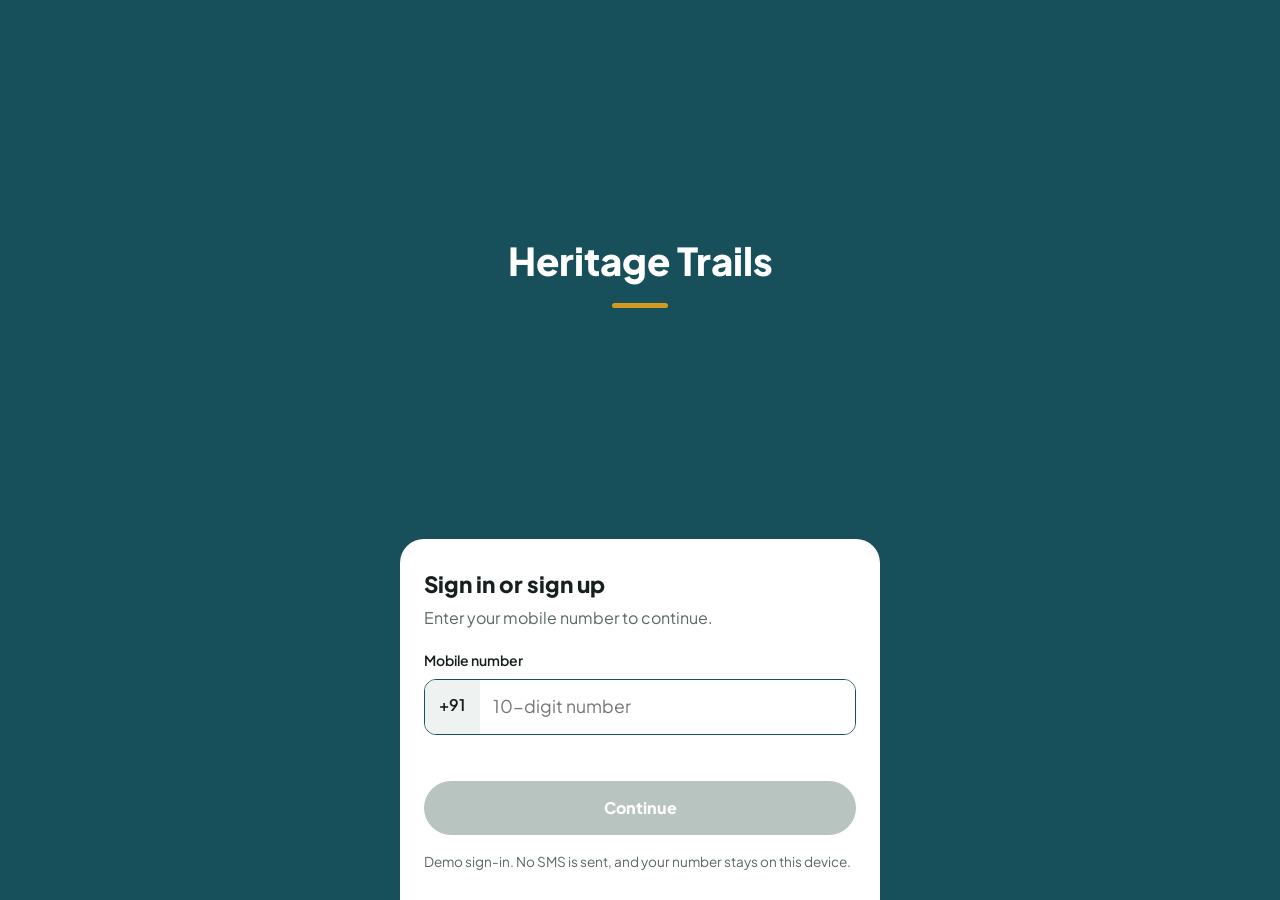
==== home.html @ 1baa5222 "Add mobile-number sign-in and app flow First page is a Heritage Trails sign-in with mobile number, 6" ====
<!doctype html><html lang="en"><head><meta charset="utf-8"><meta name="viewport" content="width=device-width, initial-scale=1, viewport-fit=cover"><title>Heritage Trails | Bhubaneswar</title><link rel="preconnect" href="https://fonts.googleapis.com"><link rel="preconnect" href="https://fonts.gstatic.com" crossorigin><link href="https://fonts.googleapis.com/css2?family=Plus+Jakarta+Sans:wght@400;600;800&display=swap" rel="stylesheet"><link rel="stylesheet" href="assets/style.css"></head>
<body><header class="appbar" id="top"><div class="wrap"><span class="brand">Heritage Trails</span><span class="city">Bhubaneswar</span></div></header>
<main class="wrap"><section id="tab-explore"><p class="hi" id="hi"></p><h1 class="lead">Walk the temple city at your own pace</h1>
<input id="search" class="search" type="search" placeholder="Search temples, caves, museums" aria-label="Search sites">
<div class="chips" id="chips" role="group" aria-label="Filter by type"></div>
<h2>Self-guided walks</h2><div class="scroller" id="trails"></div>
<h2>Explore sites</h2><div class="grid" id="grid"></div></section>
<section id="tab-profile" hidden><h1 class="lead">Profile</h1><div class="info"><div><dt>Name</dt><dd id="pn"></dd></div><div><dt>Mobile number</dt><dd id="pp"></dd></div></div><p class="note">Demo sign-in. Your details are stored only on this device.</p><button class="btn out" id="signout" type="button">Sign out</button></section></main>
<nav class="tabs" aria-label="Main"><button type="button" data-t="explore" aria-current="page">Explore</button><button type="button" data-t="profile">Profile</button></nav>
<script src="data/sites.js"></script><script src="assets/auth.js"></script><script src="assets/app.js"></script></body></html>
---- assets/style.css ----
:root{--bg:#f4f6f5;--card:#fff;--ink:#17201f;--teal:#17505a;--gold:#d29a1f;--line:#dde3e0;--muted:#5a6866;--r:16px;--bad:#a63a2b}
*{box-sizing:border-box}body{margin:0;background:var(--bg);color:var(--ink);font:1rem/1.55 "Plus Jakarta Sans",system-ui,sans-serif;overflow-wrap:anywhere}
a{color:var(--teal)}a:focus-visible,button:focus-visible,input:focus-visible{outline:3px solid var(--gold);outline-offset:2px}
.wrap{max-width:46rem;margin:0 auto;padding:0 1.25rem}
.appbar{background:#fff;border-bottom:1px solid var(--line);position:sticky;top:0;z-index:5}.appbar .wrap{display:flex;align-items:baseline;gap:.6rem;padding-top:.8rem;padding-bottom:.8rem}
.brand{font-weight:800;color:var(--teal);font-size:1.15rem}.city{color:var(--muted);font-size:.875rem}
.lead{font-size:1.75rem;line-height:1.2;font-weight:800;margin:1.5rem 0 1rem}
.search{width:100%;padding:.9rem 1.1rem;border:1px solid var(--line);border-radius:999px;font:inherit;background:#fff;box-shadow:0 2px 8px #0000000d}
.chips{display:flex;gap:.5rem;overflow-x:auto;padding:.9rem 0;scrollbar-width:none}.chips.static{flex-wrap:wrap;overflow:visible;padding:.25rem 0 0}
.chip{border:1px solid var(--line);background:#fff;border-radius:999px;padding:.4rem .95rem;font:inherit;font-size:.9rem;white-space:nowrap;cursor:pointer}
.chip[aria-pressed=true]{background:var(--teal);border-color:var(--teal);color:#fff}.static .chip{cursor:default;background:#eef3f1}
h2{font-size:1.2rem;font-weight:800;margin:1.75rem 0 .75rem}
.scroller{display:flex;gap:1rem;overflow-x:auto;padding-bottom:.5rem;scroll-snap-type:x mandatory}
.tcard{flex:0 0 76%;max-width:17rem;scroll-snap-align:start;background:var(--card);border-radius:var(--r);overflow:hidden;text-decoration:none;color:inherit;box-shadow:0 2px 10px #0000001a}
.t-img,.c-img{display:block;width:100%;aspect-ratio:4/3;object-fit:cover;background:#cfd8d4}.t-body,.c-body{padding:.75rem .9rem 1rem;display:flex;flex-direction:column}
.m{color:var(--muted);font-size:.875rem;overflow:hidden;text-overflow:ellipsis;white-space:nowrap}
.grid{display:grid;gap:1.25rem;padding-bottom:3rem}@media(min-width:40rem){.grid{grid-template-columns:1fr 1fr}.tcard{flex-basis:17rem}}
.card{display:block;background:var(--card);border-radius:var(--r);overflow:hidden;text-decoration:none;color:inherit;box-shadow:0 2px 10px #0000001a}
.card strong,.tcard strong{font-size:1.02rem}
.hero{position:relative;height:42vh;min-height:15rem;max-height:26rem;background:#cfd8d4}.hero img{width:100%;height:100%;object-fit:cover;display:block}
.backbtn{position:absolute;top:calc(.75rem + env(safe-area-inset-top,0px));left:.9rem;width:2.6rem;height:2.6rem;border-radius:50%;background:#fff;display:grid;place-items:center;text-decoration:none;font-size:1.3rem;box-shadow:0 2px 8px #0003}
.sheet{position:relative;margin-top:-1.5rem;background:var(--bg);border-radius:24px 24px 0 0;padding:1.5rem 0 7rem}
.sheet h1{font-size:1.75rem;line-height:1.2;font-weight:800;margin:0 0 .25rem}.sub{margin:0;color:var(--muted)}
.cta{display:block;text-align:center;margin:1.25rem 0 0;padding:.85rem;border-radius:999px;background:var(--teal);color:#fff;text-decoration:none;font-weight:600}
.info{margin:0;background:var(--card);border-radius:var(--r);padding:.25rem 1rem}.info div{padding:.8rem 0;border-bottom:1px solid var(--line)}.info div:last-child{border:0}
dt{font-weight:600;font-size:.875rem;color:var(--muted)}dd{margin:.15rem 0 0}
.note{color:var(--muted);font-size:.9rem}.check{margin:0 0 1rem;padding:1rem;border:2px solid var(--gold);background:#fff;border-radius:var(--r)}.check p{margin:.25rem 0 0}
.pager{display:flex;justify-content:space-between;gap:1rem;margin-top:1.5rem}.pager a{max-width:48%;font-weight:600}.pager .next{margin-left:auto;text-align:right}
.bar{position:fixed;left:0;right:0;bottom:0;background:#fff;border-top:1px solid var(--line);box-shadow:0 -4px 14px #0000001a;padding:.75rem 1.25rem calc(.75rem + env(safe-area-inset-bottom,0px));display:flex;align-items:center;gap:.75rem;z-index:6}
.bar .stop{flex:1;font-size:.875rem;color:var(--muted)}.bar .stop b{display:block;color:var(--ink)}.bar a{background:var(--gold);color:#17201f;font-weight:800;text-decoration:none;padding:.7rem 1.1rem;border-radius:999px}
.dots{display:flex;gap:.25rem;margin-top:.3rem}.dots i{height:5px;flex:1;border-radius:3px;background:var(--line)}.dots i.on{background:var(--teal)}
.login{background:var(--teal)}.lg{min-height:100vh;min-height:100dvh;display:flex;flex-direction:column}
.logo{flex:1;display:grid;place-content:center;justify-items:center;margin:0;padding:2rem 1rem;color:#fff;font-size:2.4rem;font-weight:800;text-align:center}.logo::after{content:"";width:3.5rem;height:5px;border-radius:3px;background:var(--gold);margin-top:.8rem}
.lsheet{background:#fff;border-radius:24px 24px 0 0;padding:1.75rem 1.5rem calc(1.75rem + env(safe-area-inset-bottom,0px));width:100%;max-width:30rem;margin:0 auto}
.lsheet h2{margin:0 0 .25rem;font-size:1.4rem}.lsheet .sub{margin:0 0 1.25rem}.lbl{display:block;font-weight:600;font-size:.875rem;margin-bottom:.4rem}
.ph{display:flex;border:1.5px solid var(--line);border-radius:12px;overflow:hidden}.ph:focus-within,.txt:focus{border-color:var(--teal)}.ph span{padding:.85rem .9rem;background:#eef3f1;font-weight:600}
.ph input,.txt{border:0;font:inherit;font-size:1.1rem;padding:.85rem;flex:1;min-width:0;outline:none}.txt{display:block;width:100%;border:1.5px solid var(--line);border-radius:12px}
.btn{display:block;width:100%;margin-top:1rem;padding:.9rem;border:0;border-radius:999px;background:var(--teal);color:#fff;font:inherit;font-weight:800;cursor:pointer}.btn:disabled{background:#b8c4c0;cursor:not-allowed}
.err{color:var(--bad);min-height:1.4rem;margin:.5rem 0 0;font-size:.9rem}.fine{color:var(--muted);font-size:.85rem;margin:1rem 0 0}
.link{background:none;border:0;color:var(--teal);font:inherit;font-weight:600;padding:0;cursor:pointer;text-decoration:underline}.skip{display:block;margin:1rem auto 0}
.demo{background:#fff6dc;border:1px solid var(--gold);border-radius:12px;padding:.7rem .9rem;margin-bottom:1rem;font-size:.9rem}
.otp{display:flex;gap:.5rem}.otp input{flex:1;min-width:0;width:100%;aspect-ratio:1;text-align:center;font:inherit;font-size:1.4rem;font-weight:800;border:1.5px solid var(--line);border-radius:12px}.otp input:focus{border-color:var(--teal);outline:none}
.dots2{display:flex;gap:.4rem;margin-bottom:1.25rem}.dots2 i{height:6px;width:1.5rem;border-radius:3px;background:var(--line)}.dots2 i.on{background:var(--teal);width:2.5rem}
.hi{margin:1.25rem 0 0;color:var(--muted)}.tabs{position:fixed;left:0;right:0;bottom:0;display:flex;background:#fff;border-top:1px solid var(--line);padding-bottom:env(safe-area-inset-bottom,0px);z-index:6}
.tabs button{flex:1;padding:.9rem;border:0;background:none;font:inherit;font-weight:600;color:var(--muted);cursor:pointer}.tabs button[aria-current=page]{color:var(--teal);box-shadow:inset 0 3px 0 var(--gold)}
body:not(.detail):not(.login){padding-bottom:4.5rem}.out{background:#fff;color:var(--bad);border:1.5px solid var(--bad)}
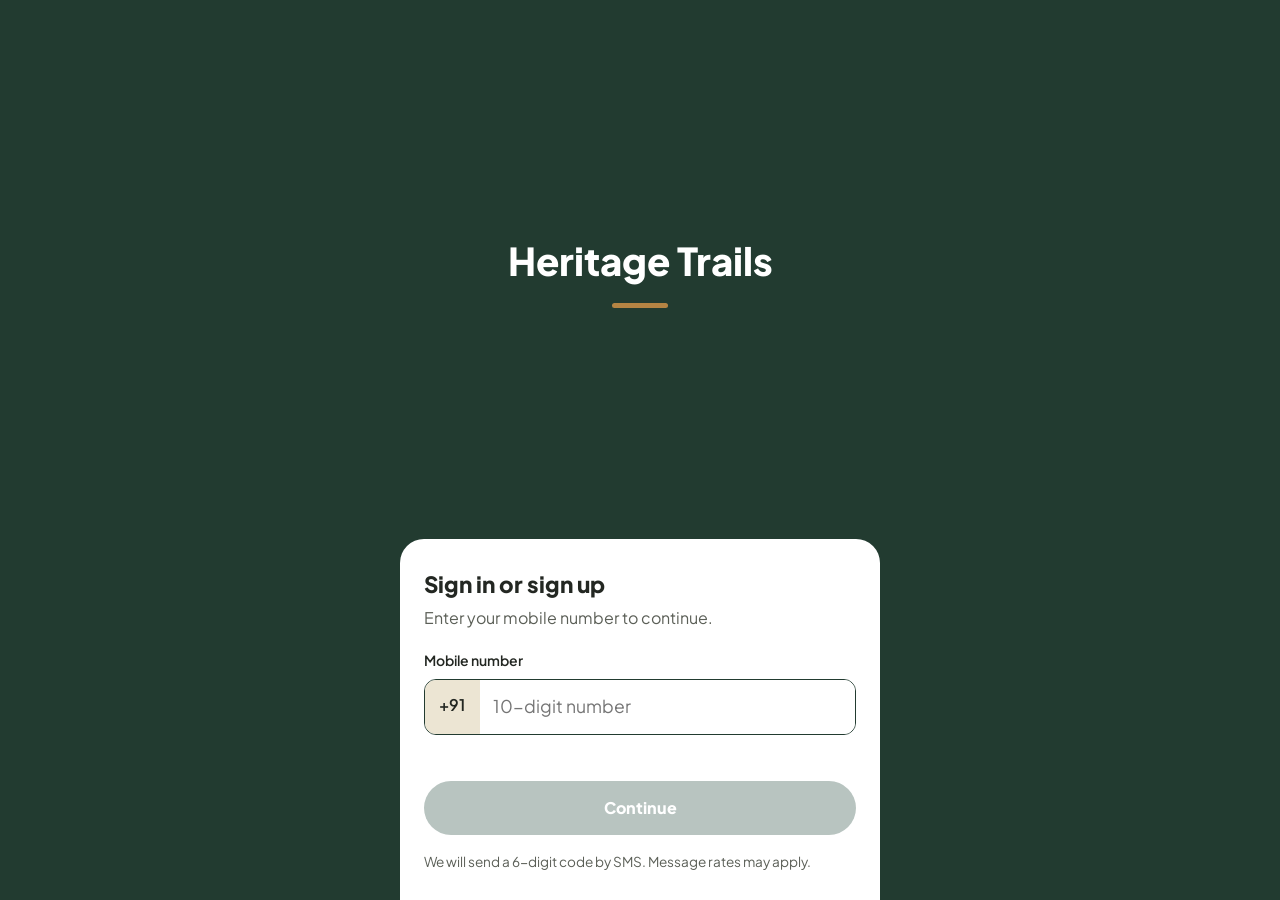
==== commit edddcc44: "US05: apply banner style guide, banners, alt text and credits Adds the 10 banners as WebP, the style" ====
--- a/home.html
+++ b/home.html
@@ -1,10 +1,10 @@
-<!doctype html><html lang="en"><head><meta charset="utf-8"><meta name="viewport" content="width=device-width, initial-scale=1, viewport-fit=cover"><title>Heritage Trails | Bhubaneswar</title><link rel="preconnect" href="https://fonts.googleapis.com"><link rel="preconnect" href="https://fonts.gstatic.com" crossorigin><link href="https://fonts.googleapis.com/css2?family=Plus+Jakarta+Sans:wght@400;600;800&display=swap" rel="stylesheet"><link rel="stylesheet" href="assets/style.css"></head>
+<!doctype html><html lang="en"><head><meta charset="utf-8"><meta name="viewport" content="width=device-width, initial-scale=1, viewport-fit=cover"><title>Heritage Trails | Bhubaneswar</title><link rel="preconnect" href="https://fonts.googleapis.com"><link rel="preconnect" href="https://fonts.gstatic.com" crossorigin><link href="https://fonts.googleapis.com/css2?family=Plus+Jakarta+Sans:wght@400;600;800&display=swap" rel="stylesheet"><link rel="stylesheet" href="assets/style.css?v=7"></head>
 <body><header class="appbar" id="top"><div class="wrap"><span class="brand">Heritage Trails</span><span class="city">Bhubaneswar</span></div></header>
 <main class="wrap"><section id="tab-explore"><p class="hi" id="hi"></p><h1 class="lead">Walk the temple city at your own pace</h1>
 <input id="search" class="search" type="search" placeholder="Search temples, caves, museums" aria-label="Search sites">
 <div class="chips" id="chips" role="group" aria-label="Filter by type"></div>
-<h2>Self-guided walks</h2><div class="scroller" id="trails"></div>
-<h2>Explore sites</h2><div class="grid" id="grid"></div></section>
+<h2 id="th">Self-guided walks</h2><div class="scroller" id="trails"></div>
+<h2 id="gh">Explore sites</h2><div class="grid" id="grid"></div></section>
 <section id="tab-profile" hidden><h1 class="lead">Profile</h1><div class="info"><div><dt>Name</dt><dd id="pn"></dd></div><div><dt>Mobile number</dt><dd id="pp"></dd></div></div><p class="note">Demo sign-in. Your details are stored only on this device.</p><button class="btn out" id="signout" type="button">Sign out</button></section></main>
 <nav class="tabs" aria-label="Main"><button type="button" data-t="explore" aria-current="page">Explore</button><button type="button" data-t="profile">Profile</button></nav>
-<script src="data/sites.js"></script><script src="assets/auth.js"></script><script src="assets/app.js"></script></body></html>
+<script src="data/sites.js?v=7"></script><script src="assets/auth.js?v=7"></script><script src="assets/app.js?v=7"></script></body></html>
--- a/assets/style.css
+++ b/assets/style.css
@@ -1,5 +1,5 @@
-:root{--bg:#f4f6f5;--card:#fff;--ink:#17201f;--teal:#17505a;--gold:#d29a1f;--line:#dde3e0;--muted:#5a6866;--r:16px;--bad:#a63a2b}
-*{box-sizing:border-box}body{margin:0;background:var(--bg);color:var(--ink);font:1rem/1.55 "Plus Jakarta Sans",system-ui,sans-serif;overflow-wrap:anywhere}
+:root{--bg:#F6F1E5;--card:#fff;--ink:#232722;--teal:#223B30;--gold:#B58443;--line:#E3DBC8;--muted:#5B5F57;--r:16px;--bad:#a63a2b}
+*{box-sizing:border-box}body{margin:0;background:var(--bg);color:var(--ink);font:1rem/1.55 Aptos,"Plus Jakarta Sans",system-ui,sans-serif;overflow-wrap:anywhere}
 a{color:var(--teal)}a:focus-visible,button:focus-visible,input:focus-visible{outline:3px solid var(--gold);outline-offset:2px}
 .wrap{max-width:46rem;margin:0 auto;padding:0 1.25rem}
 .appbar{background:#fff;border-bottom:1px solid var(--line);position:sticky;top:0;z-index:5}.appbar .wrap{display:flex;align-items:baseline;gap:.6rem;padding-top:.8rem;padding-bottom:.8rem}
@@ -8,16 +8,16 @@
 .search{width:100%;padding:.9rem 1.1rem;border:1px solid var(--line);border-radius:999px;font:inherit;background:#fff;box-shadow:0 2px 8px #0000000d}
 .chips{display:flex;gap:.5rem;overflow-x:auto;padding:.9rem 0;scrollbar-width:none}.chips.static{flex-wrap:wrap;overflow:visible;padding:.25rem 0 0}
 .chip{border:1px solid var(--line);background:#fff;border-radius:999px;padding:.4rem .95rem;font:inherit;font-size:.9rem;white-space:nowrap;cursor:pointer}
-.chip[aria-pressed=true]{background:var(--teal);border-color:var(--teal);color:#fff}.static .chip{cursor:default;background:#eef3f1}
+.chip[aria-pressed=true]{background:var(--teal);border-color:var(--teal);color:#fff}.static .chip{cursor:default;background:#ECE5D3}
 h2{font-size:1.2rem;font-weight:800;margin:1.75rem 0 .75rem}
 .scroller{display:flex;gap:1rem;overflow-x:auto;padding-bottom:.5rem;scroll-snap-type:x mandatory}
 .tcard{flex:0 0 76%;max-width:17rem;scroll-snap-align:start;background:var(--card);border-radius:var(--r);overflow:hidden;text-decoration:none;color:inherit;box-shadow:0 2px 10px #0000001a}
-.t-img,.c-img{display:block;width:100%;aspect-ratio:4/3;object-fit:cover;background:#cfd8d4}.t-body,.c-body{padding:.75rem .9rem 1rem;display:flex;flex-direction:column}
+.t-img,.c-img{display:block;width:100%;aspect-ratio:4/3;object-fit:cover;background:#E3DBC8}.t-body,.c-body{padding:.75rem .9rem 1rem;display:flex;flex-direction:column}
 .m{color:var(--muted);font-size:.875rem;overflow:hidden;text-overflow:ellipsis;white-space:nowrap}
 .grid{display:grid;gap:1.25rem;padding-bottom:3rem}@media(min-width:40rem){.grid{grid-template-columns:1fr 1fr}.tcard{flex-basis:17rem}}
 .card{display:block;background:var(--card);border-radius:var(--r);overflow:hidden;text-decoration:none;color:inherit;box-shadow:0 2px 10px #0000001a}
 .card strong,.tcard strong{font-size:1.02rem}
-.hero{position:relative;height:42vh;min-height:15rem;max-height:26rem;background:#cfd8d4}.hero img{width:100%;height:100%;object-fit:cover;display:block}
+.hero{position:relative;height:42vh;min-height:15rem;max-height:26rem;background:#E3DBC8}.hero img{width:100%;height:100%;object-fit:cover;display:block}
 .backbtn{position:absolute;top:calc(.75rem + env(safe-area-inset-top,0px));left:.9rem;width:2.6rem;height:2.6rem;border-radius:50%;background:#fff;display:grid;place-items:center;text-decoration:none;font-size:1.3rem;box-shadow:0 2px 8px #0003}
 .sheet{position:relative;margin-top:-1.5rem;background:var(--bg);border-radius:24px 24px 0 0;padding:1.5rem 0 7rem}
 .sheet h1{font-size:1.75rem;line-height:1.2;font-weight:800;margin:0 0 .25rem}.sub{margin:0;color:var(--muted)}
@@ -33,7 +33,7 @@
 .logo{flex:1;display:grid;place-content:center;justify-items:center;margin:0;padding:2rem 1rem;color:#fff;font-size:2.4rem;font-weight:800;text-align:center}.logo::after{content:"";width:3.5rem;height:5px;border-radius:3px;background:var(--gold);margin-top:.8rem}
 .lsheet{background:#fff;border-radius:24px 24px 0 0;padding:1.75rem 1.5rem calc(1.75rem + env(safe-area-inset-bottom,0px));width:100%;max-width:30rem;margin:0 auto}
 .lsheet h2{margin:0 0 .25rem;font-size:1.4rem}.lsheet .sub{margin:0 0 1.25rem}.lbl{display:block;font-weight:600;font-size:.875rem;margin-bottom:.4rem}
-.ph{display:flex;border:1.5px solid var(--line);border-radius:12px;overflow:hidden}.ph:focus-within,.txt:focus{border-color:var(--teal)}.ph span{padding:.85rem .9rem;background:#eef3f1;font-weight:600}
+.ph{display:flex;border:1.5px solid var(--line);border-radius:12px;overflow:hidden}.ph:focus-within,.txt:focus{border-color:var(--teal)}.ph span{padding:.85rem .9rem;background:#ECE5D3;font-weight:600}
 .ph input,.txt{border:0;font:inherit;font-size:1.1rem;padding:.85rem;flex:1;min-width:0;outline:none}.txt{display:block;width:100%;border:1.5px solid var(--line);border-radius:12px}
 .btn{display:block;width:100%;margin-top:1rem;padding:.9rem;border:0;border-radius:999px;background:var(--teal);color:#fff;font:inherit;font-weight:800;cursor:pointer}.btn:disabled{background:#b8c4c0;cursor:not-allowed}
 .err{color:var(--bad);min-height:1.4rem;margin:.5rem 0 0;font-size:.9rem}.fine{color:var(--muted);font-size:.85rem;margin:1rem 0 0}
@@ -44,3 +44,9 @@
 .hi{margin:1.25rem 0 0;color:var(--muted)}.tabs{position:fixed;left:0;right:0;bottom:0;display:flex;background:#fff;border-top:1px solid var(--line);padding-bottom:env(safe-area-inset-bottom,0px);z-index:6}
 .tabs button{flex:1;padding:.9rem;border:0;background:none;font:inherit;font-weight:600;color:var(--muted);cursor:pointer}.tabs button[aria-current=page]{color:var(--teal);box-shadow:inset 0 3px 0 var(--gold)}
 body:not(.detail):not(.login){padding-bottom:4.5rem}.out{background:#fff;color:var(--bad);border:1.5px solid var(--bad)}
+.hero img{object-position:50% 40%}
+.ov{position:absolute;left:0;right:0;bottom:0;padding:4rem 1.25rem 2.75rem;color:#F6F1E5;background:linear-gradient(transparent,rgba(35,39,34,.9) 70%)}
+.ov>*{max-width:46rem;margin-left:auto;margin-right:auto}
+.eyebrow{display:block;width:max-content;max-width:100%;border-top:3px solid var(--gold);padding-top:.4rem;font-size:.75rem;font-weight:800;letter-spacing:.12em;text-transform:uppercase}
+.ov h1{font-family:"Aptos Display",Aptos,"Plus Jakarta Sans",system-ui,sans-serif;font-size:1.9rem;line-height:1.15;font-weight:800;margin:.4rem auto .35rem}.ov p{margin:0 auto;font-size:.95rem}
+.credit{font-size:.8rem;color:var(--muted);margin:.5rem 0 0}
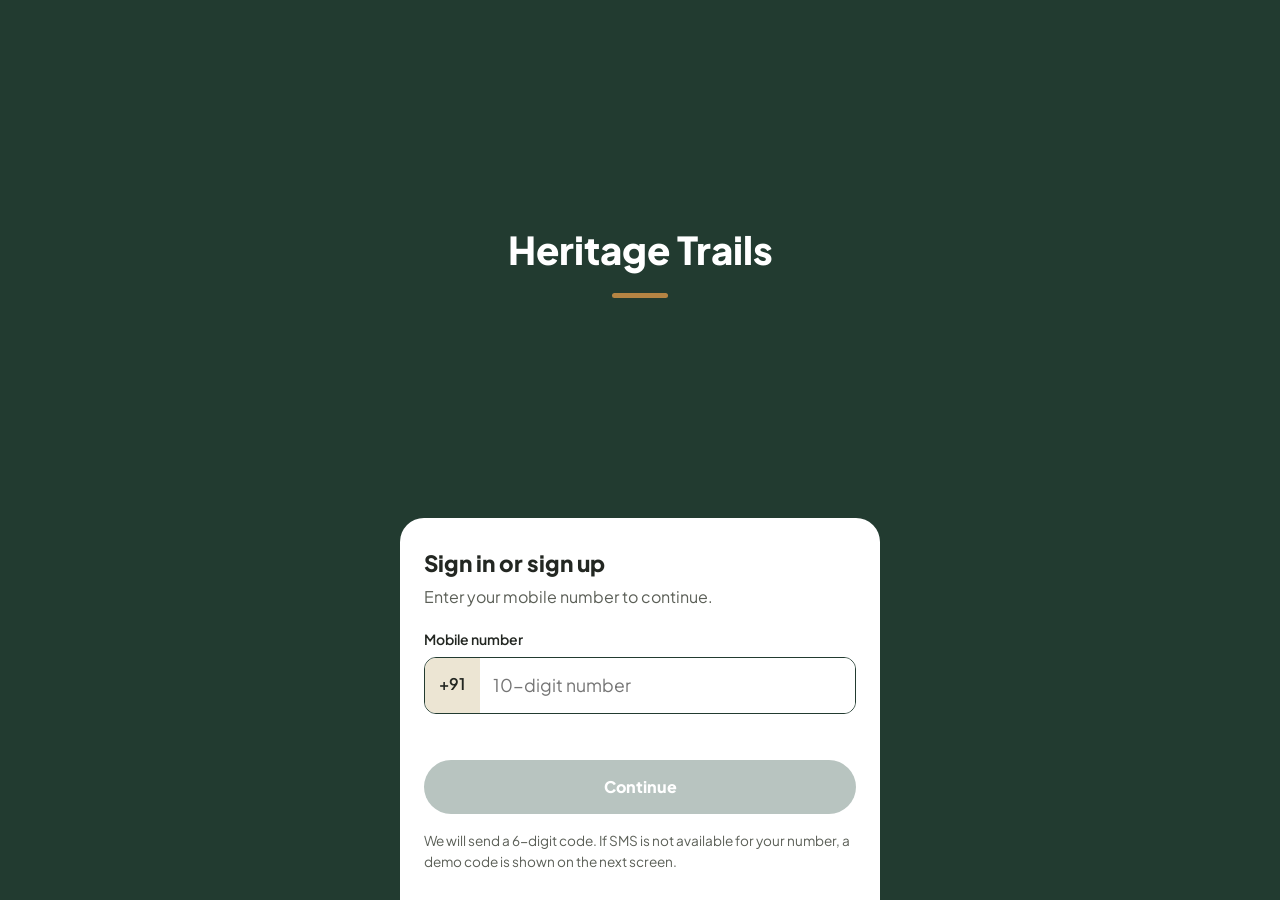
==== commit 1d56ace0: "Sign-in: let every Indian mobile number pass Tries a real SMS first. If Firebase cannot send (free p" ====
--- a/home.html
+++ b/home.html
@@ -1,4 +1,4 @@
-<!doctype html><html lang="en"><head><meta charset="utf-8"><meta name="viewport" content="width=device-width, initial-scale=1, viewport-fit=cover"><title>Heritage Trails | Bhubaneswar</title><link rel="preconnect" href="https://fonts.googleapis.com"><link rel="preconnect" href="https://fonts.gstatic.com" crossorigin><link href="https://fonts.googleapis.com/css2?family=Plus+Jakarta+Sans:wght@400;600;800&display=swap" rel="stylesheet"><link rel="stylesheet" href="assets/style.css?v=7"></head>
+<!doctype html><html lang="en"><head><meta charset="utf-8"><meta name="viewport" content="width=device-width, initial-scale=1, viewport-fit=cover"><title>Heritage Trails | Bhubaneswar</title><link rel="preconnect" href="https://fonts.googleapis.com"><link rel="preconnect" href="https://fonts.gstatic.com" crossorigin><link href="https://fonts.googleapis.com/css2?family=Plus+Jakarta+Sans:wght@400;600;800&display=swap" rel="stylesheet"><link rel="stylesheet" href="assets/style.css?v=10"></head>
 <body><header class="appbar" id="top"><div class="wrap"><span class="brand">Heritage Trails</span><span class="city">Bhubaneswar</span></div></header>
 <main class="wrap"><section id="tab-explore"><p class="hi" id="hi"></p><h1 class="lead">Walk the temple city at your own pace</h1>
 <input id="search" class="search" type="search" placeholder="Search temples, caves, museums" aria-label="Search sites">
@@ -7,4 +7,4 @@
 <h2 id="gh">Explore sites</h2><div class="grid" id="grid"></div></section>
 <section id="tab-profile" hidden><h1 class="lead">Profile</h1><div class="info"><div><dt>Name</dt><dd id="pn"></dd></div><div><dt>Mobile number</dt><dd id="pp"></dd></div></div><p class="note">Demo sign-in. Your details are stored only on this device.</p><button class="btn out" id="signout" type="button">Sign out</button></section></main>
 <nav class="tabs" aria-label="Main"><button type="button" data-t="explore" aria-current="page">Explore</button><button type="button" data-t="profile">Profile</button></nav>
-<script src="data/sites.js?v=7"></script><script src="assets/auth.js?v=7"></script><script src="assets/app.js?v=7"></script></body></html>
+<script src="data/sites.js?v=10"></script><script src="assets/auth.js?v=10"></script><script src="assets/app.js?v=10"></script></body></html>
